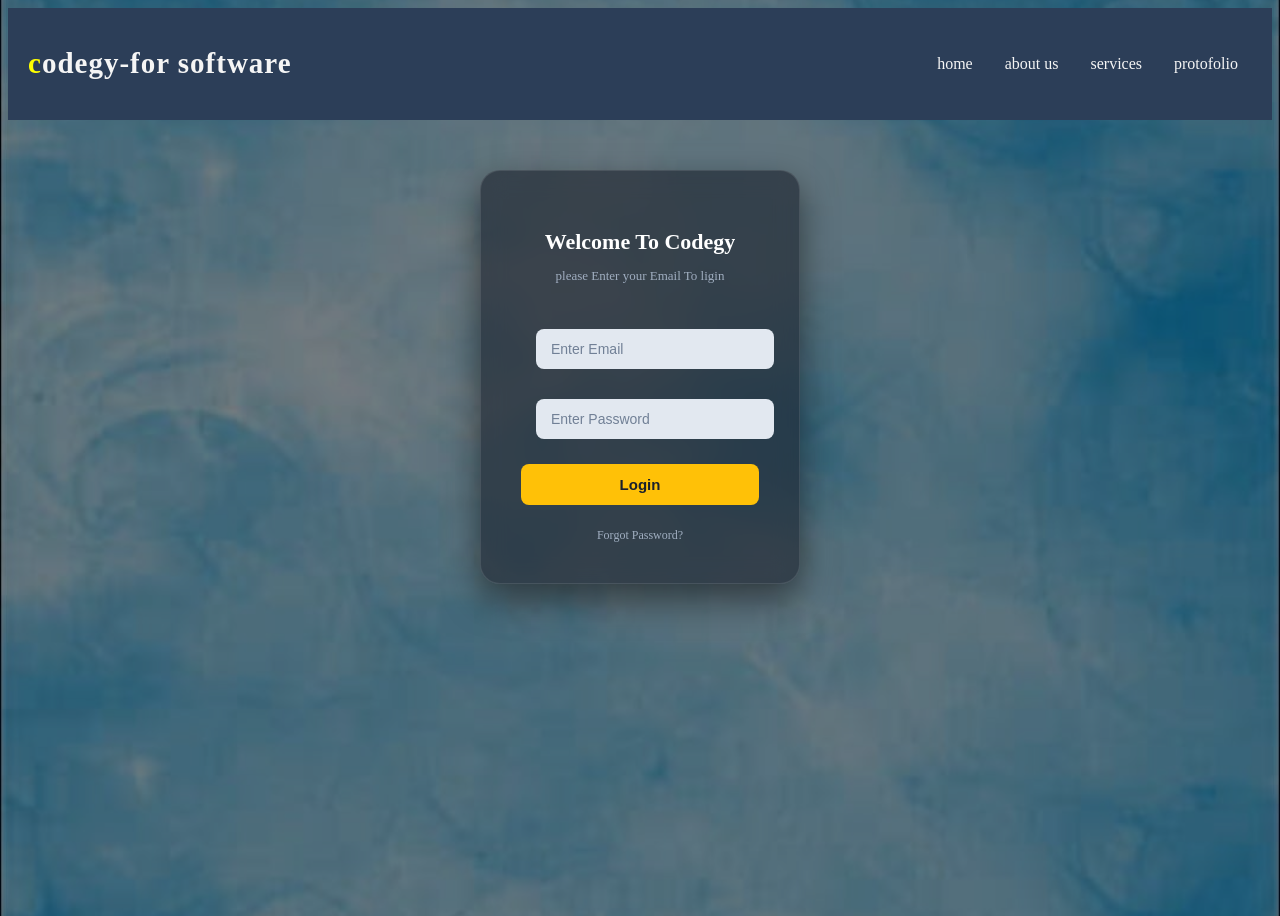
==== task.html @ 524a9df4 "Add new files" ====
<!DOCTYPE html>
<html lang="en">
<head>
    <meta charset="UTF-8">
    <meta name="viewport" content="width=device-width, initial-scale=1.0">
    <title>codegy</title>
    <link rel="stylesheet" href="task.css">
    <link href="https://fonts.googleapis.com/css2?family=Cairo:wght@200..1000&display=swap" rel="stylesheet">
<link rel="icon" href="icon.jpeg">
</head>
<body>
    
<header>
    <h1><span>c</span>odegy-for software</h1>
    
    <div>
        <a href="">home</a>
        <a href="">about us</a>
        <a href="">services</a>
        <a href="">protofolio</a>
    </div>

</header>



<div class="login-card">
    <h2>Welcome To Codegy</h2>
    <p>please Enter your Email To ligin</p>
    
    <form>
        <label class="input-group">
            <input type="email" placeholder="Enter Email" required>
        </label>
        
        <label class="input-group">
            <input type="password" placeholder="Enter Password" required>
        </label>
        
        <button type="submit" class="login-btn">Login</button>
        
        <div class="forgot-password">
            <a href="#">Forgot Password?</a>
        </div>
    </form>
</div>




</body>

    
    

    

</html>
---- task.css ----
.login-card {
    background: rgba(26, 32, 44, 0.6);
    backdrop-filter: blur(12px);
    
    border: 1px solid rgba(255, 255, 255, 0.1);
    padding: 40px;
    border-radius: 20px;
    width: 320px;

    text-align: center;
    box-shadow: 0 15px 35px rgba(0, 0, 0, 0.5);
    color: #fff;
    margin-top: 50px;
    
}

.login-card h2 {
    font-size: 22px;
    margin-bottom: 8px;
    font-weight: 600;
}

.login-card p {
    font-size: 13px;
    color: #a0aec0;
    margin-bottom: 30px;
}

/* حقول الإدخال */
.input-group {
    margin-bottom: 15px;
}

.input-group input {
    width: 100%;
    padding: 12px 15px;
    background: #e2e8f0;
    border: none;
    border-radius: 8px;
    font-size: 14px;
    color: #333;
    outline: none;
    margin:15px;
}

.input-group input::placeholder {
    color: #718096;
}

/* زر تسجيل الدخول */
.login-btn {
    width: 100%;
    padding: 12px;
    background-color: #ffc107;
    border: none;
    border-radius: 8px;
    font-size: 15px;
    font-weight: bold;
    color: #1a202c;
    cursor: pointer;
    margin-top: 10px;
    transition: 0.3s;
}

.login-btn:hover {
    background-color: #e0a800;
}

.forgot-password {
    margin-top: 20px;
}

.forgot-password a {
    color: #a0aec0;
    font-size: 12px;
    text-decoration: none;
    transition: 0.3s;
}

.forgot-password a:hover {
    color: #fff;
}
header{
    padding: 20px;
    
    background-color: rgba(44,62,88,1.0);
    color:whitesmoke;
    display: flex;
        align-items: center;
    justify-content: space-between;

width:100%;}
    
header a{
    padding: 8px 14px;
    color:whitesmoke;
        text-decoration: none;
        transition:all ease 0.5s;
        border-radius: 25px;
}

 header h1{
    font-size:29px;
    font-weight:800;
    letter-spacing: 1px;
 }
  
h1 span{
    color:yellow;
}




    




    


.Hero-Section H1{
    border: 1px solid rgba(255,255,255,0.2);
    padding: 30px;
    border-radius: 30px;
    backdrop-filter: blur(20px) ;
    color: whitesmoke;
}

@media(max-width:687px){
    header h1{
        font-size: 18px;
    
    }
    header a {
        padding: 6px 8px;
                font-size: 14px;

    }
.Hero-Section h1{
        padding: 24px;
                font-size:25px;

}
}
    body{
    display: flex;
    flex-direction: column; 
        align-items: center;  
            background-image: url('blue.jpeg');
    height: 100vh;
    background-size: cover;
    background-position: center;
    background-blend-mode: color;
    background-color: rgba(0,0,0,0.5);
    background-repeat: no-repeat;
    background-attachment: fixed;

        
    }
    *{
        box-sizing: border-box;
        
    }
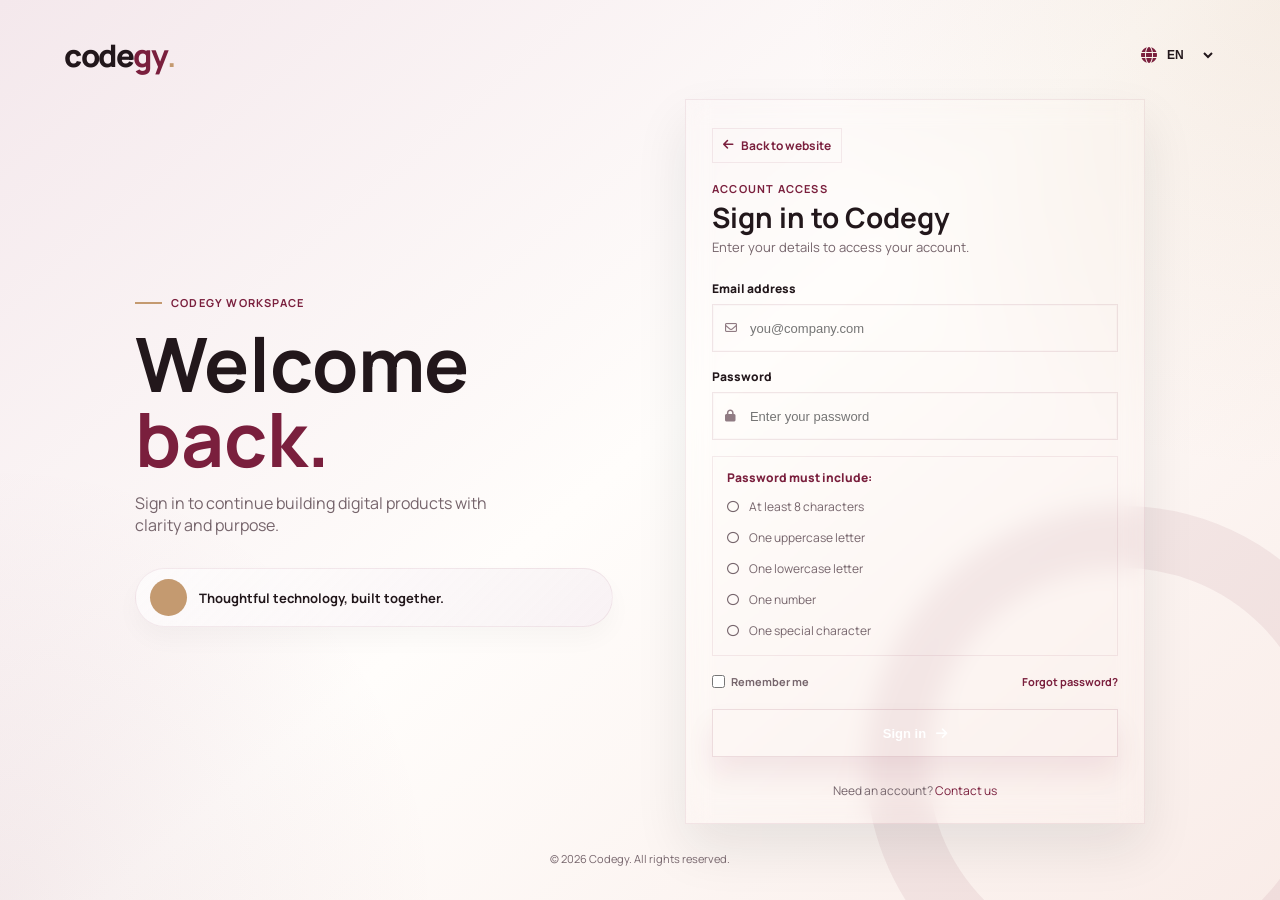
==== commit 9646f27c: "new-app" ====
--- a/task.html
+++ b/task.html
@@ -1,58 +1,21 @@
-<!DOCTYPE html>
-<html lang="en">
+﻿<!doctype html>
+<html lang="en" dir="ltr">
 <head>
-    <meta charset="UTF-8">
-    <meta name="viewport" content="width=device-width, initial-scale=1.0">
-    <title>codegy</title>
-    <link rel="stylesheet" href="task.css">
-    <link href="https://fonts.googleapis.com/css2?family=Cairo:wght@200..1000&display=swap" rel="stylesheet">
-<link rel="icon" href="icon.jpeg">
+  <meta charset="UTF-8"><meta name="viewport" content="width=device-width, initial-scale=1.0">
+  <meta name="description" content="Secure sign in to your Codegy workspace."><title>Sign in | Codegy</title><meta name="robots" content="noindex, nofollow"><link rel="canonical" href="https://codegy-tech.com/task.html">
+  <link rel="preconnect" href="https://fonts.googleapis.com"><link rel="preconnect" href="https://fonts.gstatic.com" crossorigin>
+  <link href="https://fonts.googleapis.com/css2?family=Cairo:wght@400;500;600;700;800&family=Manrope:wght@400;500;600;700;800&display=swap" rel="stylesheet">
+  <link rel="icon" href="icon.jpeg"><link rel="stylesheet" href="https://cdnjs.cloudflare.com/ajax/libs/font-awesome/6.7.2/css/all.min.css"><link rel="stylesheet" href="task.css">
 </head>
-<body>
-    
-<header>
-    <h1><span>c</span>odegy-for software</h1>
-    
-    <div>
-        <a href="">home</a>
-        <a href="">about us</a>
-        <a href="">services</a>
-        <a href="">protofolio</a>
-    </div>
-
-</header>
+<body><main class="login-page">
+  <div class="topbar"><a class="brand" href="index.html" aria-label="Back to Codegy home">code<span>gy</span><b>.</b></a><label class="language"><i class="fa-solid fa-globe"></i><select id="lang" aria-label="Language"><option value="en">EN</option><option value="ar">العربية</option><option value="fr">FR</option><option value="tr">TR</option></select></label></div>
+  <section class="login-layout" aria-labelledby="login-title"><aside class="welcome-panel"><p class="eyebrow"><span></span><b data-t="workspace">Codegy workspace</b></p><h1 data-h="welcome">Welcome <em>back.</em></h1><p data-t="welcomeText">Sign in to continue building digital products with clarity and purpose.</p><div class="welcome-mark"><i class="fa-solid fa-sparkles"></i><span data-t="mark">Thoughtful technology, built together.</span></div></aside>
+  <div class="login-card"><a class="back-link" href="index.html"><i class="fa-solid fa-arrow-left"></i><span data-t="back">Back to website</span></a><div class="card-heading"><p class="eyebrow"><b data-t="access">Account access</b></p><h2 id="login-title" data-t="title">Sign in to Codegy</h2><p data-t="intro">Enter your details to access your account.</p></div><form action="#" method="post"><label><span data-t="email">Email address</span><span class="field"><i class="fa-regular fa-envelope"></i><input type="email" name="email" autocomplete="email" placeholder="you@company.com" data-p="emailPlaceholder" required></span></label><label><span data-t="password">Password</span><span class="field"><i class="fa-solid fa-lock"></i><input type="password" name="password" autocomplete="current-password" placeholder="Enter your password" data-p="passwordPlaceholder" aria-describedby="password-checks" minlength="8" required></span></label><div class="password-checks" id="password-checks" aria-live="polite"><p data-t="passwordRulesTitle">Password must include:</p><ul><li data-rule="length"><i class="fa-regular fa-circle"></i><span data-t="passwordRuleLength">At least 8 characters</span></li><li data-rule="upper"><i class="fa-regular fa-circle"></i><span data-t="passwordRuleUpper">One uppercase letter</span></li><li data-rule="lower"><i class="fa-regular fa-circle"></i><span data-t="passwordRuleLower">One lowercase letter</span></li><li data-rule="number"><i class="fa-regular fa-circle"></i><span data-t="passwordRuleNumber">One number</span></li><li data-rule="special"><i class="fa-regular fa-circle"></i><span data-t="passwordRuleSpecial">One special character</span></li></ul></div><div class="form-row"><label class="remember"><input type="checkbox" name="remember"><span data-t="remember">Remember me</span></label><a href="mailto:info@codegy-tech.com?subject=Password%20reset%20request" data-t="forgot">Forgot password?</a></div><button class="login-btn" type="submit"><span data-t="signin">Sign in</span><i class="fa-solid fa-arrow-right"></i></button></form><p class="signup-text"><span data-t="need">Need an account?</span> <a href="mailto:info@codegy-tech.com" data-t="contact">Contact us</a></p></div></section>
+  <p class="copyright" data-t="copyright">© 2026 Codegy. All rights reserved.</p>
+</main><script>
+const translations={ar:{workspace:'مساحة عمل Codegy',welcome:'مرحبًا <em>بعودتك.</em>',welcomeText:'سجل الدخول لمواصلة بناء منتجات رقمية واضحة وهادفة.',mark:'تقنية مدروسة، نبنيها معًا.',back:'العودة إلى الموقع',access:'الوصول إلى الحساب',title:'تسجيل الدخول إلى Codegy',intro:'أدخل بياناتك للوصول إلى حسابك.',email:'البريد الإلكتروني',emailPlaceholder:'you@company.com',password:'كلمة المرور',passwordPlaceholder:'أدخل كلمة المرور',remember:'تذكرني',forgot:'هل نسيت كلمة المرور؟',signin:'تسجيل الدخول',need:'ليس لديك حساب؟',contact:'تواصل معنا',copyright:'© 2026 Codegy. جميع الحقوق محفوظة.'},fr:{workspace:'Espace Codegy',welcome:'Bon <em>retour.</em>',welcomeText:'Connectez-vous pour continuer à créer des produits numériques clairs et utiles.',mark:'Une technologie attentive, construite ensemble.',back:'Retour au site',access:'Accès au compte',title:'Connexion à Codegy',intro:'Entrez vos informations pour accéder à votre compte.',email:'Adresse e-mail',emailPlaceholder:'vous@entreprise.com',password:'Mot de passe',passwordPlaceholder:'Entrez votre mot de passe',remember:'Se souvenir de moi',forgot:'Mot de passe oublié ?',signin:'Connexion',need:'Besoin d’un compte ?',contact:'Nous contacter',copyright:'© 2026 Codegy. Tous droits réservés.'},tr:{workspace:'Codegy çalışma alanı',welcome:'Tekrar <em>hoş geldiniz.</em>',welcomeText:'Net ve amaç odaklı dijital ürünler üretmeye devam etmek için giriş yapın.',mark:'Özenli teknoloji, birlikte inşa edildi.',back:'Siteye dön',access:'Hesap erişimi',title:'Codegy’ye giriş yapın',intro:'Hesabınıza erişmek için bilgilerinizi girin.',email:'E-posta adresi',emailPlaceholder:'siz@firma.com',password:'Parola',passwordPlaceholder:'Parolanızı girin',remember:'Beni hatırla',forgot:'Parolanızı mı unuttunuz?',signin:'Giriş yap',need:'Hesaba mı ihtiyacınız var?',contact:'Bize ulaşın',copyright:'© 2026 Codegy. Tüm hakları saklıdır.'}};
+const picker=document.querySelector('#lang');function setLanguage(lang){const d=translations[lang]||{};document.documentElement.lang=lang;document.documentElement.dir=lang==='ar'?'rtl':'ltr';document.querySelectorAll('[data-t]').forEach(el=>{const key=el.dataset.t;el.textContent=d[key]||(el.dataset.en||(el.dataset.en=el.textContent))});document.querySelectorAll('[data-h]').forEach(el=>{const key=el.dataset.h;el.innerHTML=d[key]||(el.dataset.en||(el.dataset.en=el.innerHTML))});document.querySelectorAll('[data-p]').forEach(el=>{el.placeholder=d[el.dataset.p]||el.placeholder});localStorage.setItem('codegy-language',lang)}const passwordInput=document.querySelector('input[name="password"]');const passwordChecks=[...document.querySelectorAll('[data-rule]')];const passwordValidators={length:value=>value.length>=8,upper:value=>/[A-Z]/.test(value),lower:value=>/[a-z]/.test(value),number:value=>/\d/.test(value),special:value=>/[^A-Za-z0-9]/.test(value)};function updatePasswordValidation(){const value=passwordInput.value;let allValid=true;passwordChecks.forEach(item=>{const rule=item.dataset.rule;const ok=passwordValidators[rule](value);const icon=item.querySelector('i');item.classList.toggle('is-valid',ok);item.classList.toggle('is-invalid',!ok&&value.length>0);icon.className=ok?'fa-solid fa-circle-check':'fa-regular fa-circle';if(!ok) allValid=false;});return allValid;}if(passwordInput){passwordInput.addEventListener('input',updatePasswordValidation);const form=document.querySelector('form');form.addEventListener('submit',event=>{if(!updatePasswordValidation()){event.preventDefault();passwordInput.focus();passwordInput.setCustomValidity('Password does not meet the requirements.');passwordInput.reportValidity();passwordInput.setCustomValidity('');}});}picker.value=localStorage.getItem('codegy-language')||'en';setLanguage(picker.value);picker.addEventListener('change',e=>setLanguage(e.target.value));
+</script></body></html>
 
 
 
-<div class="login-card">
-    <h2>Welcome To Codegy</h2>
-    <p>please Enter your Email To ligin</p>
-    
-    <form>
-        <label class="input-group">
-            <input type="email" placeholder="Enter Email" required>
-        </label>
-        
-        <label class="input-group">
-            <input type="password" placeholder="Enter Password" required>
-        </label>
-        
-        <button type="submit" class="login-btn">Login</button>
-        
-        <div class="forgot-password">
-            <a href="#">Forgot Password?</a>
-        </div>
-    </form>
-</div>
-
-
-
-
-</body>
-
-    
-    
-
-    
-
-</html>
--- a/task.css
+++ b/task.css
@@ -1,168 +1,59 @@
+﻿:root{--ink:#22171b;--muted:#76656c;--surface:#fffdfb;--soft:#f7f0f3;--line:#e7dce0;--brand:#7a1f3d;--brand-dark:#541127;--accent:#c49a70;--night:#171115;--radius:8px;--shadow:0 24px 60px rgba(21,36,38,.16)}*{box-sizing:border-box;margin:0}body{min-width:320px;background:var(--soft);color:var(--ink);font-family:Manrope,Cairo,sans-serif}html[lang=ar] body{font-family:Cairo,Manrope,sans-serif}a{text-decoration:none;color:inherit}.login-page{position:relative;display:flex;flex-direction:column;min-height:100vh;padding:34px max(5vw,34px);overflow:hidden;background:linear-gradient(140deg,#f4e8ec,var(--surface) 55%,#f9ece8)}.login-page:before{position:absolute;inset-inline-end:-100px;bottom:-120px;width:390px;height:390px;border:62px solid rgba(122,31,61,.07);border-radius:50%;content:""}.topbar{position:relative;z-index:1;display:flex;justify-content:space-between;align-items:center}.brand{font-size:31px;font-weight:800;letter-spacing:-1.5px}.brand span{color:var(--brand)}.brand b{color:var(--accent)}.language{display:flex;align-items:center;gap:6px;color:var(--brand)}.language select{border:0;background:transparent;color:var(--ink);font-size:12px;font-weight:800;outline:0}.login-layout{position:relative;z-index:1;display:grid;grid-template-columns:1fr 460px;gap:80px;align-items:center;width:min(1010px,100%);margin:auto}.welcome-panel{padding:45px 0}.eyebrow{display:flex;align-items:center;gap:9px;color:var(--brand);font-size:11px;letter-spacing:1.2px;text-transform:uppercase}.eyebrow>span{width:27px;height:2px;background:var(--accent)}.welcome-panel h1{margin:16px 0;font-size:clamp(50px,6vw,75px);line-height:1}.welcome-panel h1 em{color:var(--brand);font-style:normal}.welcome-panel>p:not(.eyebrow){max-width:400px;color:var(--muted);font-size:16px}.welcome-mark{display:flex;align-items:center;gap:12px;margin-top:42px;font-size:13px;font-weight:700}.welcome-mark i{display:grid;place-items:center;width:37px;height:37px;border-radius:50%;background:var(--accent);color:var(--night)}.login-card{padding:42px;border:1px solid var(--line);border-radius:var(--radius);background:rgba(255,254,250,.94);box-shadow:var(--shadow)}.back-link{display:inline-flex;align-items:center;gap:7px;color:var(--brand);font-size:12px;font-weight:700}.card-heading{margin:27px 0 29px}.card-heading h2{margin:6px 0;font-size:31px}.card-heading>p:last-child{color:var(--muted);font-size:13px}form{display:grid;gap:18px}form>label{font-size:12px;font-weight:800}.field{display:flex;align-items:center;gap:10px;margin-top:7px;padding:0 13px;border:1px solid var(--line);border-radius:7px;color:#907b83;transition:.2s}.field:focus-within{border-color:var(--brand);box-shadow:0 0 0 3px rgba(122,31,61,.1)}.field input{width:100%;padding:12px 0;border:0;outline:0;background:transparent;color:var(--ink);font-size:13px}.form-row{display:flex;justify-content:space-between;gap:14px;font-size:11px;font-weight:700}.form-row>a,.signup-text a{color:var(--brand)}.remember{display:flex;align-items:center;gap:6px;color:var(--muted);cursor:pointer}.remember input{accent-color:var(--brand)}.login-btn{display:flex;align-items:center;justify-content:center;gap:10px;padding:13px;border:0;border-radius:7px;background:var(--brand);color:#fff;font-size:13px;font-weight:800;transition:.2s}.login-btn:hover{background:var(--brand-dark)}
+.signup-text{margin-top:25px;text-align:center;color:var(--muted);font-size:12px}.copyright{position:relative;z-index:1;text-align:center;color:#907b83;font-size:11px}html[dir=rtl] .back-link i{transform:rotate(180deg)}@media(max-width:800px){.login-layout{grid-template-columns:1fr;gap:12px;max-width:500px}.welcome-panel{padding:55px 0 10px}.welcome-mark{display:none}.login-card{margin-bottom:40px}}@media(max-width:480px){.login-page{padding:24px 16px}.brand{font-size:29px}.welcome-panel h1{font-size:49px}.login-card{padding:29px 22px}.form-row{align-items:flex-start;flex-direction:column;gap:8px}}
 
 
 
-.login-card {
-    background: rgba(26, 32, 44, 0.6);
-    backdrop-filter: blur(12px);
-    
-    border: 1px solid rgba(255, 255, 255, 0.1);
-    padding: 40px;
-    border-radius: 20px;
-    width: 320px;
+/* Visual polish for a more premium account screen */
+.login-page{background:radial-gradient(circle at top right,rgba(196,154,112,.12),transparent 26%),linear-gradient(140deg,#f4e8ec 0%,#fffdfb 55%,#f9ece8 100%)}
+.login-layout{gap:56px}.welcome-panel{padding-inline-end:18px}.welcome-mark{margin-top:32px;padding:10px 14px;border:1px solid rgba(122,31,61,.08);border-radius:999px;background:rgba(255,255,255,.45)}
+.login-card{background:transparent;backdrop-filter:blur(10px);border:1px solid rgba(122,31,61,.08);border-radius:0;box-shadow:0 20px 45px rgba(21,36,38,.08)}
+.login-card:hover{box-shadow:0 24px 52px rgba(21,36,38,.1)}
+.field{border-radius:0}.login-btn,.back-link{border-radius:0}.login-btn:focus-visible,.back-link:focus-visible,select:focus-visible,input:focus-visible{outline:none}.field:focus-within{border-color:rgba(122,31,61,.28);box-shadow:0 0 0 2px rgba(122,31,61,.12)}.password-checks{margin-top:14px;padding:12px 14px;border:1px solid rgba(122,31,61,.08);border-radius:0;background:transparent}.password-checks p{margin-bottom:8px;font-size:12px;font-weight:800;color:var(--brand)}.password-checks ul{list-style:none;display:grid;gap:6px;padding:0;margin:0}.password-checks li{display:flex;align-items:center;gap:8px;padding:4px 0;color:var(--muted);font-size:12px;transition:color .2s ease}.password-checks li i{width:14px;color:var(--muted)}.password-checks li.is-valid{color:#1f7a59}.password-checks li.is-valid i{color:#1f7a59}.password-checks li.is-invalid{color:#a33c52}.password-checks li.is-invalid i{color:#a33c52}
 
-    text-align: center;
-    box-shadow: 0 15px 35px rgba(0, 0, 0, 0.5);
-    color: #fff;
-    margin-top: 50px;
-    
+@media(prefers-reduced-motion:reduce){*,*:before,*:after{scroll-behavior:auto!important;animation-duration:.01ms!important;animation-iteration-count:1!important;transition-duration:.01ms!important}.login-card:hover{transform:none}}
+
+/* Premium upgrade for a more polished sign-in experience */
+.login-page{background:radial-gradient(circle at top right,rgba(196,154,112,.15),transparent 30%),radial-gradient(circle at bottom left,rgba(122,31,61,.08),transparent 28%),linear-gradient(140deg,#f4e8ec 0%,#fffdfb 50%,#f9ece8 100%)}
+.topbar{padding-bottom:14px}
+.login-layout{gap:58px}
+.welcome-panel{padding-block:18px}
+.welcome-mark{padding:10px 14px;border:1px solid rgba(122,31,61,.08);border-radius:999px;background:linear-gradient(135deg,rgba(255,255,255,.62),rgba(247,240,243,.8));box-shadow:0 12px 24px rgba(21,36,38,.03)}
+.login-card{background:transparent;backdrop-filter:blur(12px);border:1px solid rgba(122,31,61,.08);border-radius:0;box-shadow:0 24px 50px rgba(21,36,38,.09)}
+.login-card:hover{box-shadow:0 28px 58px rgba(21,36,38,.11)}
+.field{background:transparent;border:1px solid rgba(122,31,61,.10);box-shadow:inset 0 0 0 1px rgba(122,31,61,.02)}
+.field input{outline:none}
+.login-btn{background:transparent;border:1px solid rgba(122,31,61,.12);box-shadow:0 16px 28px rgba(122,31,61,.08)}
+.back-link{background:transparent;border:1px solid rgba(122,31,61,.08)}
+
+.copyright{margin-top:18px;color:var(--muted)}
+
+@media(max-width:700px){
+  .login-layout{gap:26px}
+  .login-card{padding:22px 18px}
+  .welcome-mark{border-radius:18px}
 }
 
-.login-card h2 {
-    font-size: 22px;
-    margin-bottom: 8px;
-    font-weight: 600;
+/* Tighter login-card layout and rectangle sizing */
+.login-layout{gap:54px}
+.login-card{width:min(100%,460px);margin-inline:auto;padding:28px 26px 24px;border-radius:0;box-shadow:0 24px 50px rgba(21,36,38,.09)}
+.card-heading{margin:18px 0 24px}
+.card-heading h2{font-size:clamp(28px,2vw,34px);line-height:1.08}
+form{gap:16px}
+.field{min-height:48px;padding:0 12px;border-radius:0}
+.field i{width:16px}
+.field input{padding:12px 0}
+.form-row{margin-top:2px;align-items:center}
+.password-checks{margin-top:0;padding:12px 14px;border-radius:0}
+.login-btn{margin-top:4px;min-height:48px;border-radius:0}
+.back-link{padding:8px 10px;border-radius:0}
+
+@media(max-width:800px){
+  .login-layout{max-width:500px}
+  .login-card{margin-bottom:32px}
 }
 
-.login-card p {
-    font-size: 13px;
-    color: #a0aec0;
-    margin-bottom: 30px;
+@media(max-width:480px){
+  .login-card{padding:22px 18px}
+  .field{min-height:46px}
+  .login-btn{min-height:46px}
 }
-
-/* حقول الإدخال */
-.input-group {
-    margin-bottom: 15px;
-}
-
-.input-group input {
-    width: 100%;
-    padding: 12px 15px;
-    background: #e2e8f0;
-    border: none;
-    border-radius: 8px;
-    font-size: 14px;
-    color: #333;
-    outline: none;
-    margin:15px;
-}
-
-.input-group input::placeholder {
-    color: #718096;
-}
-
-/* زر تسجيل الدخول */
-.login-btn {
-    width: 100%;
-    padding: 12px;
-    background-color: #ffc107;
-    border: none;
-    border-radius: 8px;
-    font-size: 15px;
-    font-weight: bold;
-    color: #1a202c;
-    cursor: pointer;
-    margin-top: 10px;
-    transition: 0.3s;
-}
-
-.login-btn:hover {
-    background-color: #e0a800;
-}
-
-.forgot-password {
-    margin-top: 20px;
-}
-
-.forgot-password a {
-    color: #a0aec0;
-    font-size: 12px;
-    text-decoration: none;
-    transition: 0.3s;
-}
-
-.forgot-password a:hover {
-    color: #fff;
-}
-header{
-    padding: 20px;
-    
-    background-color: rgba(44,62,88,1.0);
-    color:whitesmoke;
-    display: flex;
-        align-items: center;
-    justify-content: space-between;
-
-width:100%;}
-    
-header a{
-    padding: 8px 14px;
-    color:whitesmoke;
-        text-decoration: none;
-        transition:all ease 0.5s;
-        border-radius: 25px;
-}
-
- header h1{
-    font-size:29px;
-    font-weight:800;
-    letter-spacing: 1px;
- }
-  
-h1 span{
-    color:yellow;
-}
-
-
-
-
-    
-
-
-
-
-    
-
-
-.Hero-Section H1{
-    border: 1px solid rgba(255,255,255,0.2);
-    padding: 30px;
-    border-radius: 30px;
-    backdrop-filter: blur(20px) ;
-    color: whitesmoke;
-}
-
-@media(max-width:687px){
-    header h1{
-        font-size: 18px;
-    
-    }
-    header a {
-        padding: 6px 8px;
-                font-size: 14px;
-
-    }
-.Hero-Section h1{
-        padding: 24px;
-                font-size:25px;
-
-}
-}
-    body{
-    display: flex;
-    flex-direction: column; 
-        align-items: center;  
-            background-image: url('blue.jpeg');
-    height: 100vh;
-    background-size: cover;
-    background-position: center;
-    background-blend-mode: color;
-    background-color: rgba(0,0,0,0.5);
-    background-repeat: no-repeat;
-    background-attachment: fixed;
-
-        
-    }
-    *{
-        box-sizing: border-box;
-        
-    }
